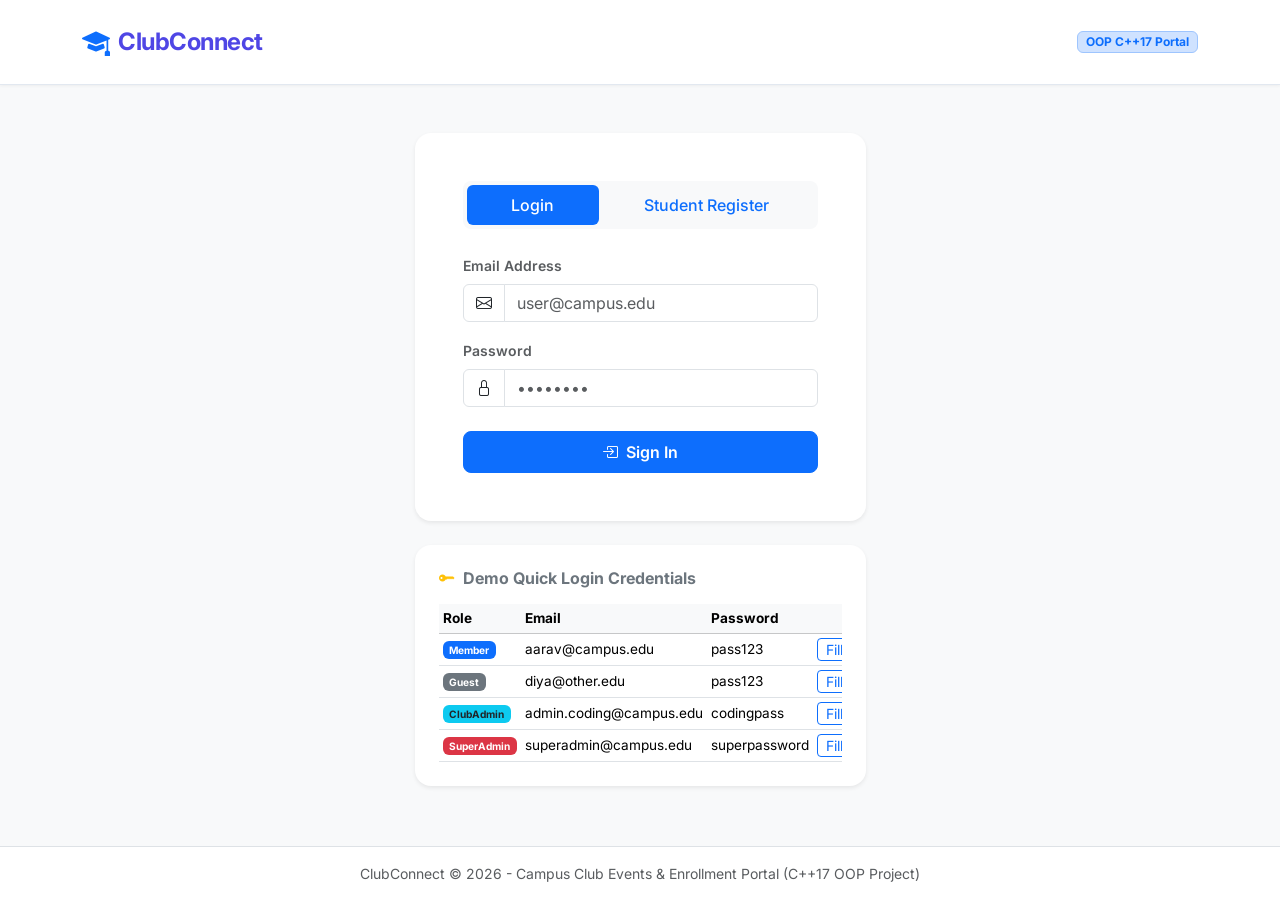
==== web/admin.html @ 19fb4dbc "Phase 5: Responsive Web Frontend and Definition of Done Flow" ====
<!DOCTYPE html>
<html lang="en">
<head>
    <meta charset="UTF-8">
    <meta name="viewport" content="width=device-width, initial-scale=1.0">
    <title>ClubConnect - Club Admin Dashboard</title>
    <link href="https://cdn.jsdelivr.net/npm/bootstrap@5.3.3/dist/css/bootstrap.min.css" rel="stylesheet">
    <link rel="stylesheet" href="https://cdn.jsdelivr.net/npm/bootstrap-icons@1.11.3/font/bootstrap-icons.min.css">
    <link rel="stylesheet" href="css/style.css">
</head>
<body class="bg-light">

<!-- Navbar -->
<nav class="navbar navbar-expand-lg navbar-custom sticky-top py-2">
    <div class="container">
        <a class="navbar-brand d-flex align-items-center" href="admin.html">
            <i class="bi bi-mortarboard-fill fs-3 text-primary me-2"></i>
            <span class="brand-text fs-4">ClubConnect</span>
        </a>
        <div class="d-flex align-items-center gap-2">
            <span class="badge bg-light text-dark border px-3 py-2">
                <i class="bi bi-shield-lock-fill text-primary me-1"></i>
                <span id="navAdminName" class="fw-semibold">Admin</span> &bull; 
                <span id="navClubName" class="text-primary fw-bold">Coding Club</span>
            </span>
            <button class="btn btn-outline-danger btn-sm px-3" id="btnLogout">
                <i class="bi bi-box-arrow-right"></i> Logout
            </button>
        </div>
    </div>
</nav>

<div class="container my-4">
    <div id="adminAlert" class="alert d-none alert-dismissible fade show" role="alert">
        <span id="adminAlertMsg"></span>
        <button type="button" class="btn-close" aria-label="Close" onclick="document.getElementById('adminAlert').classList.add('d-none')"></button>
    </div>

    <div class="row g-4">
        <!-- Left Column: Create New Event Form -->
        <div class="col-12 col-lg-5">
            <div class="card border-0 shadow-sm rounded-4">
                <div class="card-body p-4">
                    <h5 class="fw-bold mb-3 text-dark d-flex align-items-center">
                        <i class="bi bi-plus-circle-fill text-primary me-2"></i> Propose New Event
                    </h5>
                    <p class="text-muted small mb-4">Events are submitted in <strong>PENDING</strong> status for SuperAdmin clearance before publication.</p>

                    <form id="createEventForm">
                        <div class="mb-3">
                            <label class="form-label small text-muted fw-semibold">Event Type</label>
                            <select id="eventType" class="form-select" required>
                                <option value="Workshop" selected>Technical Workshop</option>
                                <option value="Hackathon">Hackathon Challenge</option>
                                <option value="Seminar">Academic Seminar</option>
                                <option value="CulturalEvent">Cultural & Performing Arts</option>
                            </select>
                        </div>

                        <div class="mb-3">
                            <label class="form-label small text-muted fw-semibold">Event Title</label>
                            <input type="text" id="eventName" class="form-control" placeholder="e.g. Modern C++ Design" required>
                        </div>

                        <div class="mb-3">
                            <label class="form-label small text-muted fw-semibold">Description</label>
                            <textarea id="eventDesc" class="form-control" rows="2" placeholder="Brief outline of event syllabus or agenda" required></textarea>
                        </div>

                        <!-- Type-Specific Dynamic Fields -->
                        <div id="typeFieldWorkshop" class="mb-3">
                            <label class="form-label small text-muted fw-semibold">Trainer / Instructor Name</label>
                            <input type="text" id="eventTrainer" class="form-control" placeholder="Dr. Jane Doe">
                        </div>

                        <div id="typeFieldHackathon" class="row g-2 mb-3 d-none">
                            <div class="col-6">
                                <label class="form-label small text-muted fw-semibold">Team Size</label>
                                <input type="number" id="eventTeamSize" class="form-control" value="4" min="1" max="10">
                            </div>
                            <div class="col-6">
                                <label class="form-label small text-muted fw-semibold">Prize Pool</label>
                                <input type="text" id="eventPrize" class="form-control" placeholder="INR 50,000">
                            </div>
                        </div>

                        <div id="typeFieldSeminar" class="mb-3 d-none">
                            <label class="form-label small text-muted fw-semibold">Keynote Speaker</label>
                            <input type="text" id="eventSpeaker" class="form-control" placeholder="Prof. Richard Smith">
                        </div>

                        <div id="typeFieldCultural" class="mb-3 d-none">
                            <label class="form-label small text-muted fw-semibold">Artistic Category</label>
                            <input type="text" id="eventCategory" class="form-control" placeholder="Music, Dance, Drama, Fine Arts">
                        </div>

                        <div class="row g-2 mb-3">
                            <div class="col-6">
                                <label class="form-label small text-muted fw-semibold">Date</label>
                                <input type="date" id="eventDate" class="form-control" required>
                            </div>
                            <div class="col-6">
                                <label class="form-label small text-muted fw-semibold">Time</label>
                                <input type="time" id="eventTime" class="form-control" required>
                            </div>
                        </div>

                        <div class="mb-3">
                            <label class="form-label small text-muted fw-semibold">Venue</label>
                            <input type="text" id="eventVenue" class="form-control" placeholder="Auditorium / Lab 2" required>
                        </div>

                        <div class="row g-2 mb-4">
                            <div class="col-6">
                                <label class="form-label small text-muted fw-semibold">Base Fee (INR)</label>
                                <input type="number" id="eventFee" class="form-control" value="100" min="0" step="10" required>
                            </div>
                            <div class="col-6">
                                <label class="form-label small text-muted fw-semibold">Total Capacity</label>
                                <input type="number" id="eventTotalSeats" class="form-control" value="50" min="1" required>
                            </div>
                        </div>

                        <button type="submit" class="btn btn-primary w-100 py-2 fw-semibold" id="btnSubmitEvent">
                            <i class="bi bi-cloud-arrow-up-fill me-1"></i> Submit for Approval
                        </button>
                    </form>
                </div>
            </div>
        </div>

        <!-- Right Column: Club Events & Attendance Management -->
        <div class="col-12 col-lg-7">
            <!-- Club Events List -->
            <div class="card border-0 shadow-sm rounded-4 mb-4">
                <div class="card-body p-4">
                    <div class="d-flex justify-content-between align-items-center mb-3">
                        <h5 class="fw-bold mb-0 text-dark"><i class="bi bi-collection-fill text-primary me-2"></i>My Club's Events</h5>
                        <button class="btn btn-sm btn-outline-secondary" id="btnRefreshClubEvents"><i class="bi bi-arrow-clockwise"></i> Refresh</button>
                    </div>

                    <div class="table-responsive">
                        <table class="table table-hover align-middle mb-0">
                            <thead class="table-light">
                                <tr>
                                    <th>Event</th>
                                    <th>Schedule</th>
                                    <th>Seats</th>
                                    <th>Status</th>
                                </tr>
                            </thead>
                            <tbody id="clubEventsTableBody">
                                <!-- Populated dynamically -->
                            </tbody>
                        </table>
                    </div>
                </div>
            </div>

            <!-- Mark Attendance Panel -->
            <div class="card border-0 shadow-sm rounded-4">
                <div class="card-body p-4">
                    <h5 class="fw-bold mb-3 text-dark d-flex align-items-center">
                        <i class="bi bi-check2-square text-success me-2"></i> Mark Student Attendance
                    </h5>
                    <p class="text-muted small mb-3">Certificates can ONLY be generated by students who are verified and marked present.</p>

                    <div class="mb-3">
                        <label class="form-label small text-muted fw-semibold">Select Approved Event</label>
                        <select id="attendanceEventSelect" class="form-select">
                            <option value="">-- Choose an Event --</option>
                        </select>
                    </div>

                    <div id="attendanceStudentListContainer" class="d-none">
                        <div class="d-flex justify-content-between align-items-center mb-2">
                            <span class="small fw-semibold text-muted">Enrolled Students:</span>
                            <button type="button" class="btn btn-sm btn-link p-0 text-decoration-none" id="btnSelectAllAttendees">Select All</button>
                        </div>
                        <div class="border rounded-3 p-3 bg-light mb-3" style="max-height: 220px; overflow-y: auto;" id="attendanceCheckboxes">
                            <!-- Checkboxes populated dynamically -->
                        </div>
                        <button class="btn btn-success w-100 py-2 fw-semibold" id="btnSaveAttendance">
                            <i class="bi bi-check-circle-fill me-1"></i> Confirm Attendance
                        </button>
                    </div>
                </div>
            </div>
        </div>
    </div>
</div>

<footer class="py-3 text-center text-muted small bg-white border-top mt-5">
    ClubConnect &copy; 2026 - ClubAdmin Portal
</footer>

<script src="https://cdn.jsdelivr.net/npm/bootstrap@5.3.3/dist/js/bootstrap.bundle.min.js"></script>
<script src="js/api.js"></script>
<script src="js/admin.js"></script>
</body>
</html>
---- web/css/style.css ----
@import url('https://fonts.googleapis.com/css2?family=Inter:wght@300;400;500;600;700&display=swap');

:root {
    --primary: #4f46e5;
    --primary-hover: #4338ca;
    --secondary: #0ea5e9;
    --success: #10b981;
    --warning: #f59e0b;
    --danger: #ef4444;
    --dark: #0f172a;
    --card-bg: #ffffff;
    --bg-main: #f8fafc;
    --text-main: #1e293b;
    --text-muted: #64748b;
    --border-color: #e2e8f0;
}

body {
    font-family: 'Inter', sans-serif;
    background-color: var(--bg-main);
    color: var(--text-main);
    min-height: 100vh;
    display: flex;
    flex-direction: column;
}

/* Navbar */
.navbar-custom {
    background: #ffffff;
    border-bottom: 1px solid var(--border-color);
    box-shadow: 0 1px 3px 0 rgba(0, 0, 0, 0.05);
}

.brand-text {
    font-weight: 700;
    color: var(--primary);
    letter-spacing: -0.5px;
}

/* Cards & Components */
.event-card {
    border: 1px solid var(--border-color);
    border-radius: 12px;
    background: #ffffff;
    transition: transform 0.2s ease, box-shadow 0.2s ease;
    overflow: hidden;
}

.event-card:hover {
    transform: translateY(-3px);
    box-shadow: 0 10px 15px -3px rgba(0, 0, 0, 0.08), 0 4px 6px -2px rgba(0, 0, 0, 0.04);
}

.badge-workshop { background-color: #3b82f6; color: white; }
.badge-hackathon { background-color: #8b5cf6; color: white; }
.badge-seminar { background-color: #10b981; color: white; }
.badge-cultural { background-color: #ec4899; color: white; }

.badge-member { background-color: #10b981; color: white; }
.badge-guest { background-color: #64748b; color: white; }

.fee-display {
    font-size: 1.25rem;
    font-weight: 700;
    color: var(--dark);
}

.sim-notice {
    font-size: 0.8rem;
    color: #b45309;
    background-color: #fef3c7;
    border: 1px solid #fde68a;
    border-radius: 6px;
    padding: 6px 10px;
}

/* Receipt Styling */
.receipt-box {
    border: 2px dashed #cbd5e1;
    background: #ffffff;
    padding: 24px;
    border-radius: 12px;
}

.receipt-header {
    border-bottom: 2px solid #e2e8f0;
    padding-bottom: 12px;
    margin-bottom: 16px;
}

/* Certificate Display */
.cert-pre {
    background-color: #f8fafc;
    border: 1px solid #e2e8f0;
    padding: 16px;
    border-radius: 8px;
    font-family: 'Courier New', Courier, monospace;
    font-size: 0.85rem;
    white-space: pre-wrap;
}

/* QR Container */
.qr-container {
    display: flex;
    justify-content: center;
    align-items: center;
    padding: 12px;
    background: #ffffff;
    border-radius: 8px;
    border: 1px solid var(--border-color);
    width: fit-content;
    margin: 0 auto;
}

/* Print Styles */
@media print {
    body * {
        visibility: hidden;
    }
    #printableReceipt, #printableReceipt * {
        visibility: visible;
    }
    #printableReceipt {
        position: absolute;
        left: 0;
        top: 0;
        width: 100%;
        border: none;
        padding: 0;
    }
    .no-print {
        display: none !important;
    }
}
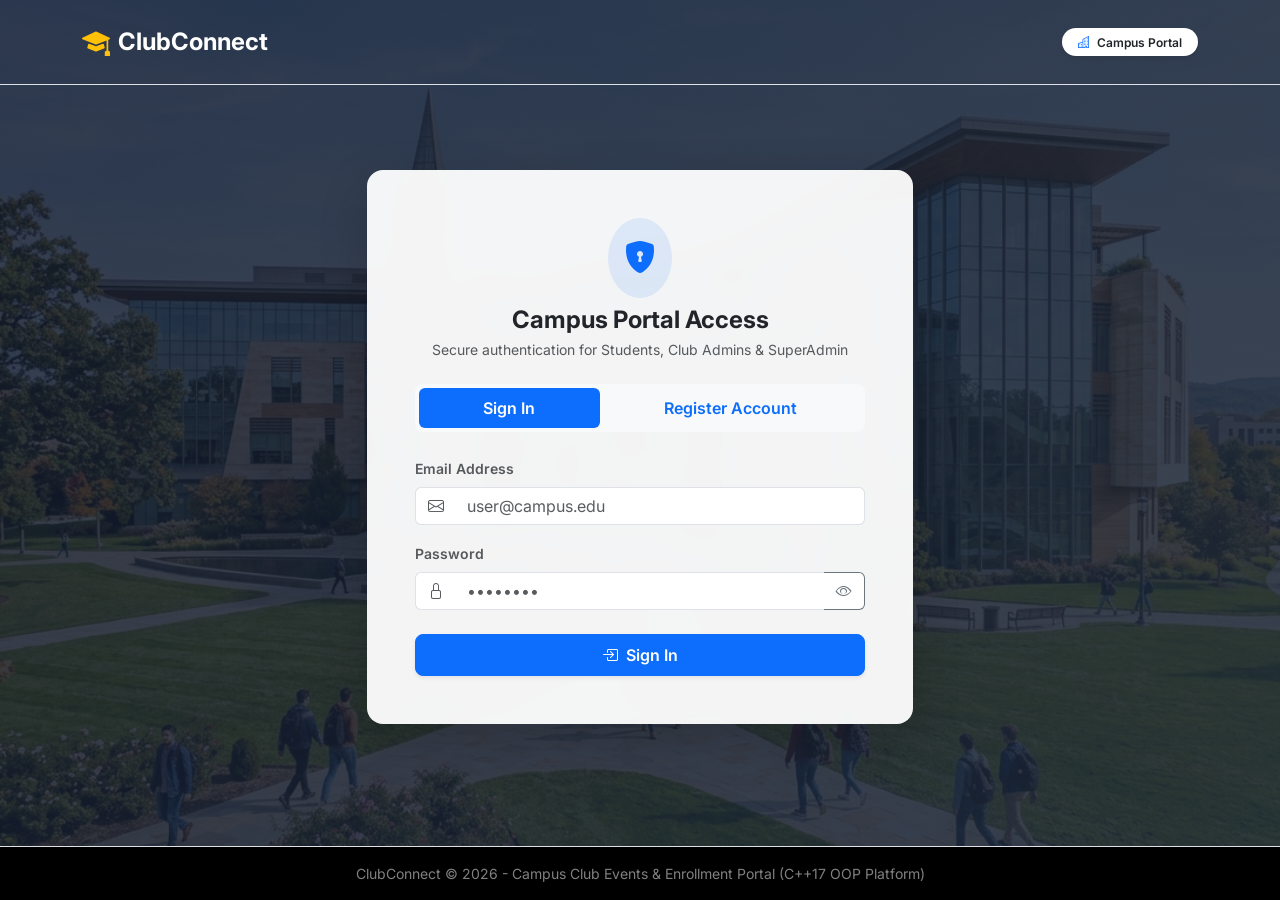
==== commit 008f6eb4: "feat: complete ClubConnect platform with auth, persistence, and clean UI" ====
--- a/web/admin.html
+++ b/web/admin.html
@@ -36,6 +36,26 @@
         <button type="button" class="btn-close" aria-label="Close" onclick="document.getElementById('adminAlert').classList.add('d-none')"></button>
     </div>
 
+    <!-- Campus Hero Banner for Club Admin -->
+    <div class="dashboard-hero-banner">
+        <div class="row align-items-center">
+            <div class="col-12 col-md-8">
+                <span class="badge bg-warning text-dark fw-bold px-3 py-1 mb-2 rounded-pill">
+                    <i class="bi bi-shield-check me-1"></i> Faculty & Club Administration
+                </span>
+                <h1 class="hero-title mb-2" id="heroAdminClubTitle">Club Administration</h1>
+                <p class="hero-subtitle mb-0">Manage club events, proposal workflows, and verify real enrolled attendee presence.</p>
+            </div>
+            <div class="col-12 col-md-4 text-md-end mt-3 mt-md-0">
+                <div class="d-inline-flex flex-column align-items-md-end bg-white bg-opacity-10 p-3 rounded-3 border border-white-subtle">
+                    <span class="small text-white-50">Faculty Coordinator</span>
+                    <span class="fw-bold fs-5 text-white" id="heroAdminName">Club Admin</span>
+                    <span class="badge bg-info text-dark mt-1" id="heroAdminClubBadge">Club Admin</span>
+                </div>
+            </div>
+        </div>
+    </div>
+
     <div class="row g-4">
         <!-- Left Column: Create New Event Form -->
         <div class="col-12 col-lg-5">
@@ -160,10 +180,15 @@
             <!-- Mark Attendance Panel -->
             <div class="card border-0 shadow-sm rounded-4">
                 <div class="card-body p-4">
-                    <h5 class="fw-bold mb-3 text-dark d-flex align-items-center">
-                        <i class="bi bi-check2-square text-success me-2"></i> Mark Student Attendance
-                    </h5>
-                    <p class="text-muted small mb-3">Certificates can ONLY be generated by students who are verified and marked present.</p>
+                    <div class="d-flex justify-content-between align-items-center mb-2 flex-wrap gap-2">
+                        <h5 class="fw-bold mb-0 text-dark d-flex align-items-center">
+                            <i class="bi bi-check2-square text-success me-2"></i> Mark Student Attendance
+                        </h5>
+                        <span class="badge bg-primary bg-opacity-10 text-primary border border-primary-subtle px-3 py-2 rounded-pill small">
+                            <i class="bi bi-shield-lock-fill me-1"></i> Scoped to: <strong id="attendanceClubScopeName">Club</strong>
+                        </span>
+                    </div>
+                    <p class="text-muted small mb-3">You have access to mark attendance <strong>strictly for events organized by your club</strong>. Certificates are unlocked only for confirmed attendees.</p>
 
                     <div class="mb-3">
                         <label class="form-label small text-muted fw-semibold">Select Approved Event</label>
@@ -174,11 +199,14 @@
 
                     <div id="attendanceStudentListContainer" class="d-none">
                         <div class="d-flex justify-content-between align-items-center mb-2">
-                            <span class="small fw-semibold text-muted">Enrolled Students:</span>
-                            <button type="button" class="btn btn-sm btn-link p-0 text-decoration-none" id="btnSelectAllAttendees">Select All</button>
-                        </div>
-                        <div class="border rounded-3 p-3 bg-light mb-3" style="max-height: 220px; overflow-y: auto;" id="attendanceCheckboxes">
-                            <!-- Checkboxes populated dynamically -->
+                            <span class="small fw-semibold text-muted">Real Enrolled Students:</span>
+                            <div>
+                                <button type="button" class="btn btn-sm btn-link p-0 text-decoration-none me-3" id="btnSelectAllAttendees">Select All</button>
+                                <button type="button" class="btn btn-sm btn-link p-0 text-decoration-none text-secondary" id="btnDeselectAllAttendees">Clear All</button>
+                            </div>
+                        </div>
+                        <div class="border rounded-3 p-3 bg-light mb-3" style="max-height: 280px; overflow-y: auto;" id="attendanceCheckboxes">
+                            <!-- Checkboxes populated dynamically from real enrolled students -->
                         </div>
                         <button class="btn btn-success w-100 py-2 fw-semibold" id="btnSaveAttendance">
                             <i class="bi bi-check-circle-fill me-1"></i> Confirm Attendance
--- a/web/css/style.css
+++ b/web/css/style.css
@@ -1,4 +1,4 @@
-@import url('https://fonts.googleapis.com/css2?family=Inter:wght@300;400;500;600;700&display=swap');
+@import url('https://fonts.googleapis.com/css2?family=Cinzel:wght@600;700;800;900&family=Playfair+Display:ital,wght@0,600;0,700;1,400&family=Inter:wght@300;400;500;600;700&display=swap');
 
 :root {
     --primary: #4f46e5;
@@ -120,6 +120,9 @@
     #printableReceipt, #printableReceipt * {
         visibility: visible;
     }
+    #printableCertificate, #printableCertificate * {
+        visibility: visible;
+    }
     #printableReceipt {
         position: absolute;
         left: 0;
@@ -128,7 +131,296 @@
         border: none;
         padding: 0;
     }
+    #printableCertificate {
+        position: fixed;
+        left: 0;
+        top: 0;
+        width: 100vw;
+        height: 100vh;
+        margin: 0;
+        padding: 20px;
+        background: #ffffff;
+        display: flex;
+        justify-content: center;
+        align-items: center;
+    }
     .no-print {
         display: none !important;
     }
 }
+
+/* College Campus Background & Hero Elements */
+.campus-bg {
+    background: linear-gradient(135deg, rgba(15, 23, 42, 0.82), rgba(30, 41, 59, 0.88)),
+                url('../images/campus_bg.jpg') center center / cover no-repeat fixed;
+    min-height: 100vh;
+}
+
+.dashboard-hero-banner {
+    background: linear-gradient(180deg, rgba(15, 23, 42, 0.72) 0%, rgba(15, 23, 42, 0.92) 100%),
+                url('../images/campus_bg.jpg') center center / cover no-repeat;
+    color: #ffffff;
+    border-radius: 16px;
+    padding: 2.25rem 2rem;
+    margin-bottom: 2rem;
+    box-shadow: 0 10px 25px -5px rgba(0, 0, 0, 0.25);
+    position: relative;
+    border: 1px solid rgba(255, 255, 255, 0.1);
+}
+
+.dashboard-hero-banner .hero-title {
+    font-weight: 800;
+    font-size: 2rem;
+    letter-spacing: -0.5px;
+    color: #ffffff;
+}
+
+.dashboard-hero-banner .hero-subtitle {
+    color: #cbd5e1;
+    font-size: 1.05rem;
+    max-width: 650px;
+}
+
+/* Premium Glassmorphism Card */
+.glass-card {
+    background: rgba(255, 255, 255, 0.95);
+    backdrop-filter: blur(14px);
+    -webkit-backdrop-filter: blur(14px);
+    border: 1px solid rgba(255, 255, 255, 0.7);
+    box-shadow: 0 20px 40px -15px rgba(0, 0, 0, 0.25);
+}
+
+/* Password Strength & Validation Indicator */
+.strength-meter {
+    height: 6px;
+    border-radius: 4px;
+    background-color: #e2e8f0;
+    overflow: hidden;
+    margin-top: 6px;
+}
+
+.strength-bar {
+    height: 100%;
+    width: 0%;
+    transition: width 0.3s ease, background-color 0.3s ease;
+}
+
+.req-checklist {
+    font-size: 0.78rem;
+    display: grid;
+    grid-template-columns: 1fr 1fr;
+    gap: 4px;
+    margin-top: 8px;
+}
+
+.req-item {
+    color: #94a3b8;
+    display: flex;
+    align-items: center;
+    transition: color 0.2s ease;
+}
+
+.req-item.valid {
+    color: #10b981;
+    font-weight: 500;
+}
+
+.req-item.valid i::before {
+    content: "\F26A"; /* bi-check-circle-fill */
+}
+
+.password-toggle-btn {
+    cursor: pointer;
+    background: #ffffff;
+    border-left: 0;
+}
+
+/* ========================================================
+   PRESTIGIOUS ACADEMIC CERTIFICATE STYLING
+   ======================================================== */
+.certificate-frame {
+    background: #fdfbf7;
+    background-image: radial-gradient(#f5efe6 1px, transparent 1px), radial-gradient(#f5efe6 1px, #fdfbf7 1px);
+    background-size: 24px 24px;
+    background-position: 0 0, 12px 12px;
+    border: 10px solid #0f172a;
+    border-radius: 8px;
+    padding: 8px;
+    box-shadow: 0 20px 45px rgba(15, 23, 42, 0.2);
+    position: relative;
+    max-width: 860px;
+    margin: 0 auto;
+}
+
+.certificate-inner {
+    border: 3px solid #d97706;
+    padding: 32px 28px 24px;
+    position: relative;
+    text-align: center;
+    background: #ffffff;
+}
+
+/* Ornate Corner Accents */
+.corner-ornament {
+    position: absolute;
+    width: 28px;
+    height: 28px;
+    border: 3px solid #b45309;
+}
+.corner-tl { top: 6px; left: 6px; border-right: 0; border-bottom: 0; }
+.corner-tr { top: 6px; right: 6px; border-left: 0; border-bottom: 0; }
+.corner-bl { bottom: 6px; left: 6px; border-right: 0; border-top: 0; }
+.corner-br { bottom: 6px; right: 6px; border-left: 0; border-top: 0; }
+
+.cert-emblem {
+    display: inline-flex;
+    align-items: center;
+    justify-content: center;
+    width: 56px;
+    height: 56px;
+    border-radius: 50%;
+    background: linear-gradient(135deg, #1e3a8a, #0f172a);
+    color: #f59e0b;
+    font-size: 1.7rem;
+    box-shadow: 0 4px 12px rgba(30, 58, 138, 0.25);
+    margin-bottom: 10px;
+}
+
+.cert-inst-title {
+    font-family: 'Cinzel', Georgia, serif;
+    font-weight: 800;
+    font-size: 1.1rem;
+    letter-spacing: 2px;
+    color: #0f172a;
+    text-transform: uppercase;
+    margin-bottom: 2px;
+}
+
+.cert-inst-sub {
+    font-size: 0.78rem;
+    letter-spacing: 1.5px;
+    text-transform: uppercase;
+    color: #64748b;
+    margin-bottom: 16px;
+}
+
+.cert-award-title {
+    font-family: 'Cinzel', Georgia, serif;
+    font-weight: 900;
+    font-size: 1.8rem;
+    letter-spacing: 1px;
+    color: #92400e;
+    text-transform: uppercase;
+    margin-bottom: 6px;
+}
+
+.cert-presentation {
+    font-family: 'Playfair Display', Georgia, serif;
+    font-style: italic;
+    font-size: 1rem;
+    color: #64748b;
+    margin-bottom: 10px;
+}
+
+.cert-recipient-name {
+    font-family: 'Playfair Display', Georgia, serif;
+    font-weight: 700;
+    font-size: 2.2rem;
+    color: #1e3a8a;
+    border-bottom: 2px solid #cbd5e1;
+    display: inline-block;
+    padding: 0 36px 6px;
+    margin-bottom: 14px;
+    letter-spacing: 0.5px;
+}
+
+.cert-body-text {
+    font-size: 0.95rem;
+    color: #334155;
+    max-width: 660px;
+    margin: 0 auto 12px;
+    line-height: 1.6;
+}
+
+.cert-event-title {
+    font-family: 'Cinzel', Georgia, serif;
+    font-weight: 700;
+    font-size: 1.3rem;
+    color: #0f172a;
+    margin-bottom: 14px;
+}
+
+.cert-badges {
+    display: flex;
+    justify-content: center;
+    gap: 10px;
+    margin-bottom: 20px;
+}
+
+.cert-footer-row {
+    display: flex;
+    justify-content: space-between;
+    align-items: flex-end;
+    margin-top: 20px;
+    padding-top: 16px;
+    border-top: 1px dashed #cbd5e1;
+}
+
+.cert-sig-block {
+    text-align: center;
+    width: 170px;
+}
+
+.cert-sig-script {
+    font-family: 'Playfair Display', 'Brush Script MT', cursive;
+    font-style: italic;
+    font-size: 1.35rem;
+    color: #1e3a8a;
+    line-height: 1.2;
+    margin-bottom: 4px;
+}
+
+.cert-sig-line {
+    border-top: 1.5px solid #475569;
+    padding-top: 6px;
+    font-size: 0.78rem;
+    font-weight: 600;
+    color: #1e293b;
+}
+
+.cert-sig-sub {
+    font-size: 0.7rem;
+    color: #64748b;
+}
+
+.cert-seal {
+    width: 76px;
+    height: 76px;
+    border-radius: 50%;
+    background: radial-gradient(circle, #fef3c7 20%, #f59e0b 60%, #b45309 100%);
+    border: 3px dashed #78350f;
+    box-shadow: 0 4px 10px rgba(180, 83, 9, 0.35);
+    display: flex;
+    flex-direction: column;
+    align-items: center;
+    justify-content: center;
+    color: #451a03;
+    font-size: 0.55rem;
+    font-weight: 800;
+    letter-spacing: 0.5px;
+    text-transform: uppercase;
+    text-align: center;
+    line-height: 1.1;
+    padding: 4px;
+}
+
+.cert-seal i {
+    font-size: 1.1rem;
+    margin-bottom: 2px;
+}
+
+.cert-meta-id {
+    font-size: 0.72rem;
+    color: #94a3b8;
+    margin-top: 12px;
+}
